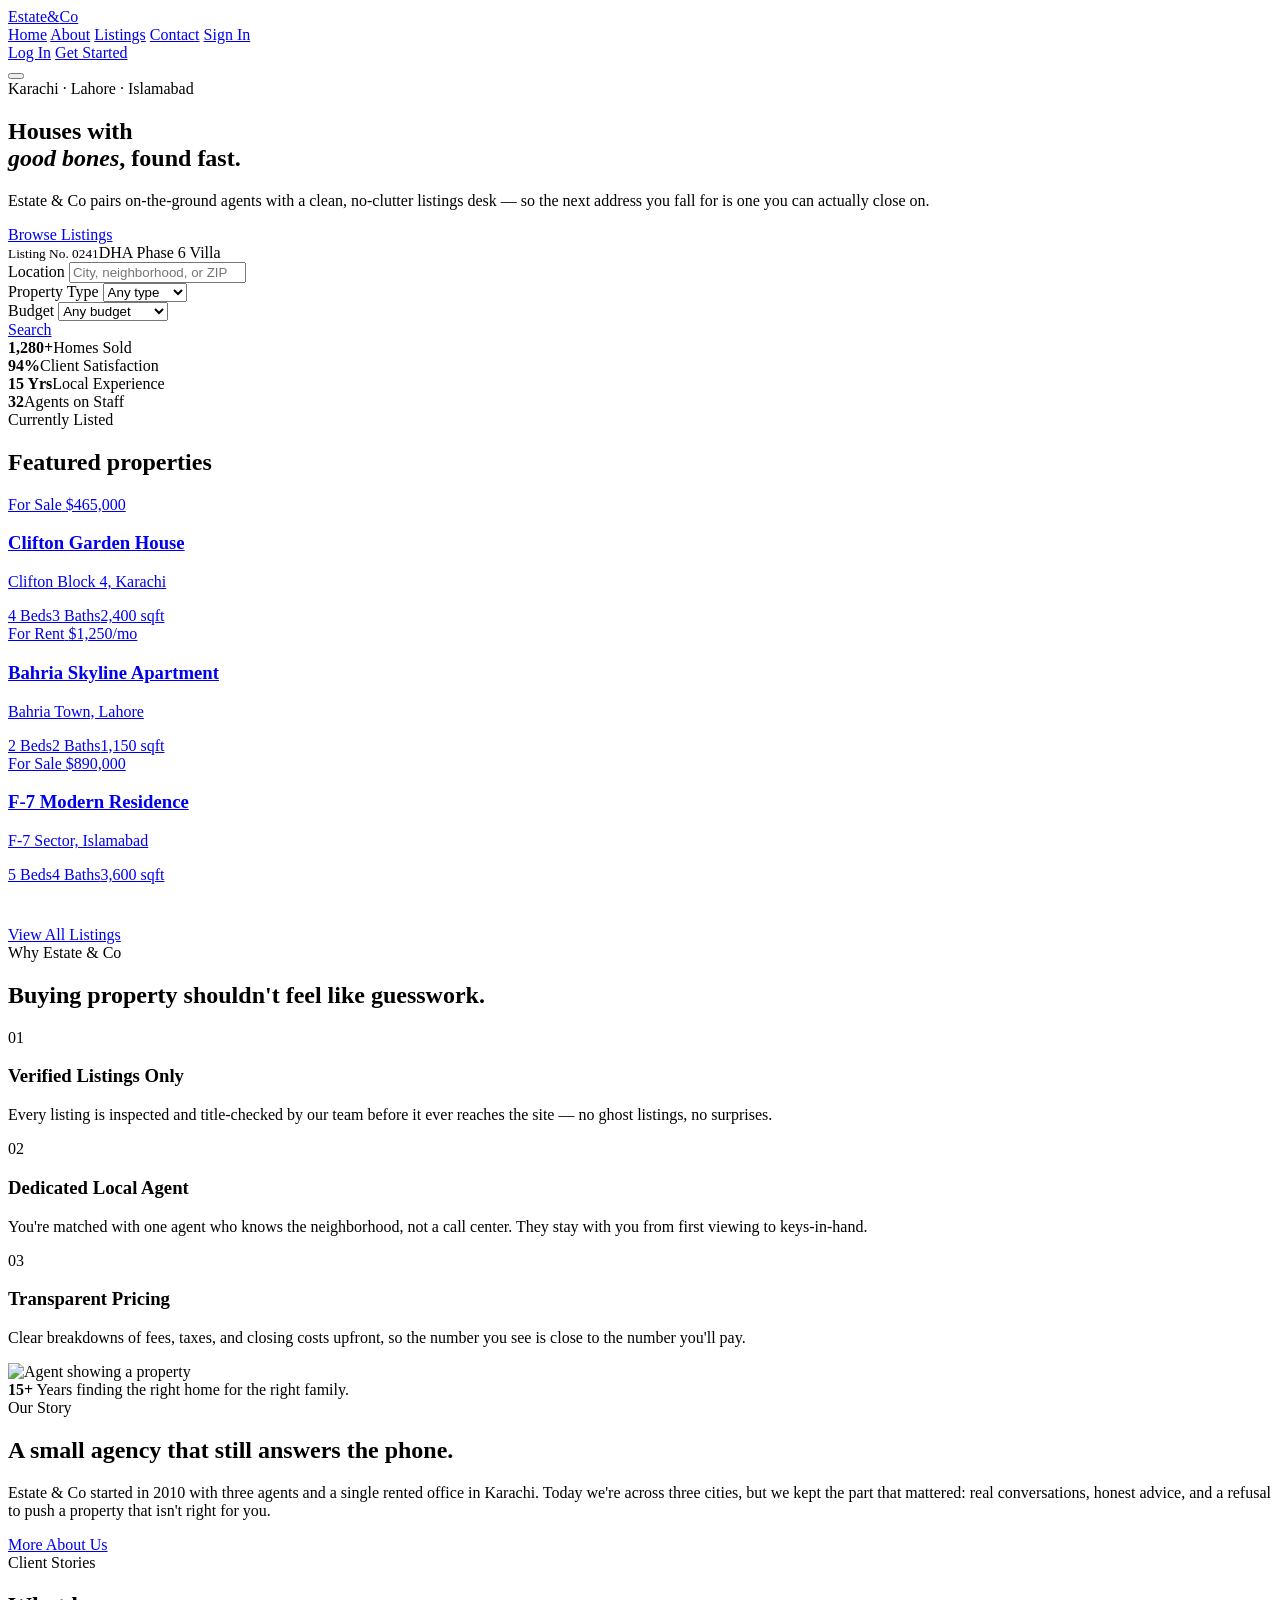
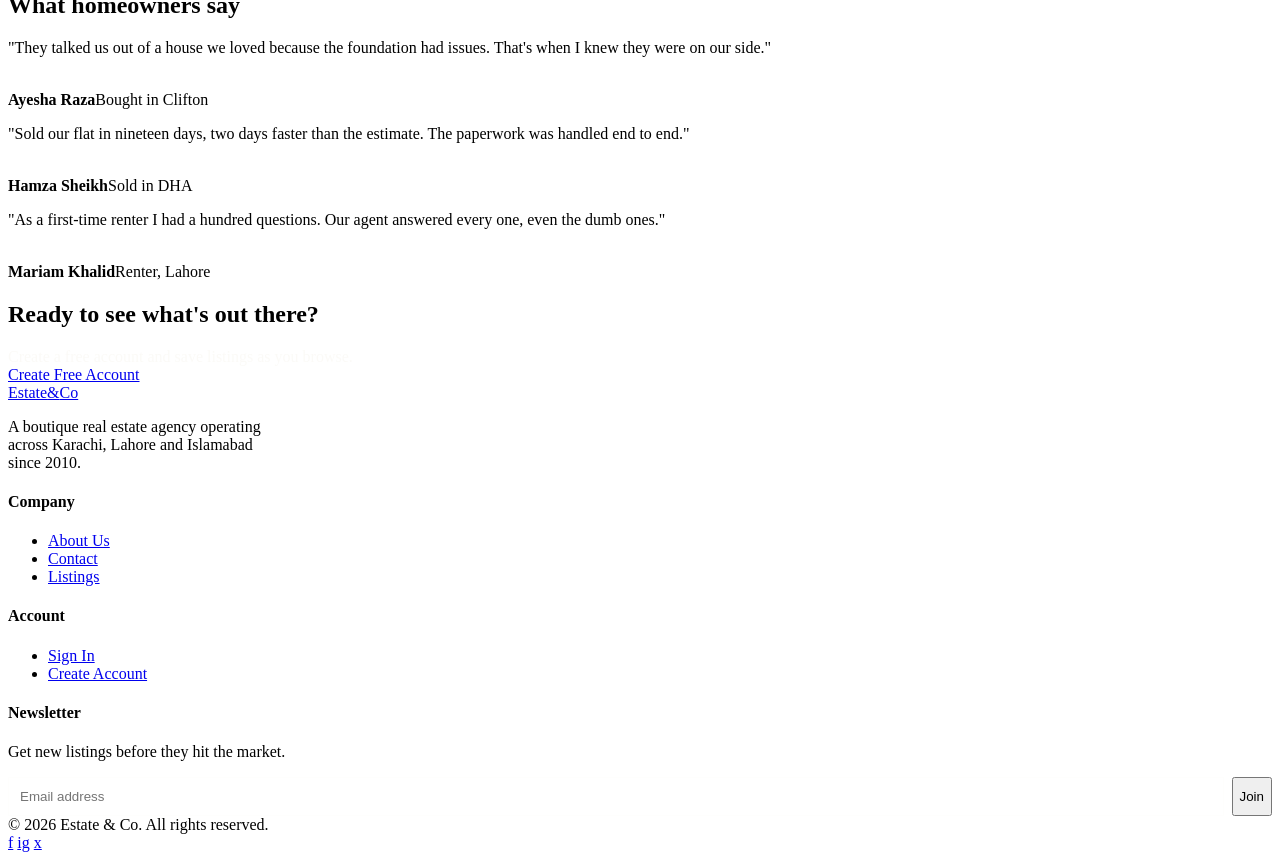
==== index.html @ 9c95753d "Add files via upload" ====
<!DOCTYPE html>
<html lang="en">
<head>
<meta charset="UTF-8">
<meta name="viewport" content="width=device-width, initial-scale=1.0">
<title>Estate & Co — Find Your Next Address</title>
<meta name="description" content="A boutique real estate agency helping you buy, sell and rent exceptional homes.">
<link rel="preconnect" href="https://fonts.googleapis.com">
<link href="https://fonts.googleapis.com/css2?family=Fraunces:opsz,wght@9..144,400;9..144,600;9..144,700&family=Public+Sans:wght@400;500;600;700&display=swap" rel="stylesheet">
<link rel="stylesheet" href="css/style.css">
</head>
<body>

<header class="site-header">
  <div class="wrap nav">
    <a href="index.html" class="logo">Estate<span class="dot">&</span>Co</a>
    <nav class="nav-links">
      <a href="index.html" class="active">Home</a>
      <a href="about.html">About</a>
      <a href="listings.html">Listings</a>
      <a href="contact.html">Contact</a>
      <a href="signin.html">Sign In</a>
    </nav>
    <div class="nav-cta">
      <a href="signin.html" class="btn btn-outline btn-sm">Log In</a>
      <a href="signup.html" class="btn btn-brass btn-sm">Get Started</a>
    </div>
    <button class="nav-toggle" aria-label="Menu"><span></span><span></span><span></span></button>
  </div>
</header>

<!-- HERO -->
<section class="hero">
  <div class="hero-grid wrap" style="padding:0; max-width:none;">
    <div class="hero-copy wrap">
      <span class="eyebrow">Karachi · Lahore · Islamabad</span>
      <h1>Houses with<br><em>good bones</em>, found fast.</h1>
      <p class="hero-sub">Estate & Co pairs on-the-ground agents with a clean, no-clutter listings desk — so the next address you fall for is one you can actually close on.</p>
      <div class="hero-actions">
        <a href="listings.html" class="btn btn-brass">Browse Listings</a>
        <a href="contact.html" class="btn btn-outline" style="border-color:rgba(250,248,244,.4); color:#fff;">Talk to an Agent</a>
      </div>
    </div>
    <div class="hero-media" style="background-image:url('https://images.unsplash.com/photo-1600596542815-ffad4c1539a9?q=80&w=1200');">
      <div class="hero-tag"><small>Listing No. 0241</small>DHA Phase 6 Villa</div>
    </div>
  </div>
</section>

<!-- SEARCH BAR -->
<div class="search-bar">
  <div class="wrap">
    <div class="search-field">
      <label>Location</label>
      <input type="text" placeholder="City, neighborhood, or ZIP">
    </div>
    <div class="search-field">
      <label>Property Type</label>
      <select>
        <option>Any type</option>
        <option>House</option>
        <option>Apartment</option>
        <option>Villa</option>
        <option>Plot</option>
      </select>
    </div>
    <div class="search-field">
      <label>Budget</label>
      <select>
        <option>Any budget</option>
        <option>Under $200k</option>
        <option>$200k – $500k</option>
        <option>$500k+</option>
      </select>
    </div>
    <div class="search-go">
      <a href="listings.html" class="btn btn-primary">Search</a>
    </div>
  </div>
</div>

<!-- STATS -->
<section class="section-tight">
  <div class="wrap">
    <div class="stat-row">
      <div class="stat"><b>1,280+</b><span>Homes Sold</span></div>
      <div class="stat"><b>94%</b><span>Client Satisfaction</span></div>
      <div class="stat"><b>15 Yrs</b><span>Local Experience</span></div>
      <div class="stat"><b>32</b><span>Agents on Staff</span></div>
    </div>
  </div>
</section>

<!-- FEATURED LISTINGS -->
<section class="section">
  <div class="wrap">
    <div class="section-head">
      <span class="eyebrow">Currently Listed</span>
      <h2>Featured properties</h2>
    </div>
    <div class="grid-3">

      <a href="listing-detail.html" class="card">
        <div class="card-media" style="background-image:url('https://images.unsplash.com/photo-1600585154340-be6161a56a0c?q=80&w=900');">
          <span class="card-tag">For Sale</span>
          <span class="card-price">$465,000</span>
        </div>
        <div class="card-body">
          <h3>Clifton Garden House</h3>
          <p class="card-loc">Clifton Block 4, Karachi</p>
          <div class="card-meta">
            <span>4 Beds</span><span>3 Baths</span><span>2,400 sqft</span>
          </div>
        </div>
      </a>

      <a href="listing-detail.html" class="card">
        <div class="card-media" style="background-image:url('https://images.unsplash.com/photo-1512917774080-9991f1c4c750?q=80&w=900');">
          <span class="card-tag">For Rent</span>
          <span class="card-price">$1,250/mo</span>
        </div>
        <div class="card-body">
          <h3>Bahria Skyline Apartment</h3>
          <p class="card-loc">Bahria Town, Lahore</p>
          <div class="card-meta">
            <span>2 Beds</span><span>2 Baths</span><span>1,150 sqft</span>
          </div>
        </div>
      </a>

      <a href="listing-detail.html" class="card">
        <div class="card-media" style="background-image:url('https://images.unsplash.com/photo-1599423300746-b62533397364?q=80&w=900');">
          <span class="card-tag">For Sale</span>
          <span class="card-price">$890,000</span>
        </div>
        <div class="card-body">
          <h3>F-7 Modern Residence</h3>
          <p class="card-loc">F-7 Sector, Islamabad</p>
          <div class="card-meta">
            <span>5 Beds</span><span>4 Baths</span><span>3,600 sqft</span>
          </div>
        </div>
      </a>

    </div>
    <div class="text-center" style="margin-top:42px;">
      <a href="listings.html" class="btn btn-outline">View All Listings</a>
    </div>
  </div>
</section>

<!-- WHY US -->
<section class="section section-alt">
  <div class="wrap">
    <div class="section-head">
      <span class="eyebrow">Why Estate & Co</span>
      <h2>Buying property shouldn't feel like guesswork.</h2>
    </div>
    <div class="feature-list">
      <div class="feature">
        <span class="num">01</span>
        <h3>Verified Listings Only</h3>
        <p>Every listing is inspected and title-checked by our team before it ever reaches the site — no ghost listings, no surprises.</p>
      </div>
      <div class="feature">
        <span class="num">02</span>
        <h3>Dedicated Local Agent</h3>
        <p>You're matched with one agent who knows the neighborhood, not a call center. They stay with you from first viewing to keys-in-hand.</p>
      </div>
      <div class="feature">
        <span class="num">03</span>
        <h3>Transparent Pricing</h3>
        <p>Clear breakdowns of fees, taxes, and closing costs upfront, so the number you see is close to the number you'll pay.</p>
      </div>
    </div>
  </div>
</section>

<!-- ABOUT SPLIT -->
<section class="section">
  <div class="wrap">
    <div class="split">
      <div class="split-media">
        <img src="https://images.unsplash.com/photo-1600880292203-757bb62b4baf?q=80&w=900" alt="Agent showing a property">
        <div class="floating-card">
          <b>15+</b>
          Years finding the right home for the right family.
        </div>
      </div>
      <div>
        <span class="eyebrow">Our Story</span>
        <h2>A small agency that still answers the phone.</h2>
        <p>Estate & Co started in 2010 with three agents and a single rented office in Karachi. Today we're across three cities, but we kept the part that mattered: real conversations, honest advice, and a refusal to push a property that isn't right for you.</p>
        <a href="about.html" class="btn btn-primary">More About Us</a>
      </div>
    </div>
  </div>
</section>

<!-- TESTIMONIALS -->
<section class="section section-alt">
  <div class="wrap">
    <div class="section-head">
      <span class="eyebrow">Client Stories</span>
      <h2>What homeowners say</h2>
    </div>
    <div class="grid-3">
      <div class="testimonial">
        <p>"They talked us out of a house we loved because the foundation had issues. That's when I knew they were on our side."</p>
        <div class="testimonial-by">
          <img src="https://images.unsplash.com/photo-1544005313-94ddf0286df2?q=80&w=200" alt="">
          <div><b>Ayesha Raza</b><span>Bought in Clifton</span></div>
        </div>
      </div>
      <div class="testimonial">
        <p>"Sold our flat in nineteen days, two days faster than the estimate. The paperwork was handled end to end."</p>
        <div class="testimonial-by">
          <img src="https://images.unsplash.com/photo-1507003211169-0a1dd7228f2d?q=80&w=200" alt="">
          <div><b>Hamza Sheikh</b><span>Sold in DHA</span></div>
        </div>
      </div>
      <div class="testimonial">
        <p>"As a first-time renter I had a hundred questions. Our agent answered every one, even the dumb ones."</p>
        <div class="testimonial-by">
          <img src="https://images.unsplash.com/photo-1487412720507-e7ab37603c6f?q=80&w=200" alt="">
          <div><b>Mariam Khalid</b><span>Renter, Lahore</span></div>
        </div>
      </div>
    </div>
  </div>
</section>

<!-- CTA -->
<section class="section">
  <div class="wrap">
    <div class="cta-band">
      <div>
        <h2>Ready to see what's out there?</h2>
        <p style="color:rgba(250,248,244,.75); margin:0;">Create a free account and save listings as you browse.</p>
      </div>
      <a href="signup.html" class="btn btn-brass">Create Free Account</a>
    </div>
  </div>
</section>

<footer class="site-footer">
  <div class="wrap">
    <div class="footer-grid">
      <div>
        <a href="index.html" class="logo">Estate<span class="dot">&</span>Co</a>
        <p style="margin-top:16px; max-width:32ch;">A boutique real estate agency operating across Karachi, Lahore and Islamabad since 2010.</p>
      </div>
      <div>
        <h4>Company</h4>
        <ul>
          <li><a href="about.html">About Us</a></li>
          <li><a href="contact.html">Contact</a></li>
          <li><a href="listings.html">Listings</a></li>
        </ul>
      </div>
      <div>
        <h4>Account</h4>
        <ul>
          <li><a href="signin.html">Sign In</a></li>
          <li><a href="signup.html">Create Account</a></li>
        </ul>
      </div>
      <div>
        <h4>Newsletter</h4>
        <p>Get new listings before they hit the market.</p>
        <form style="display:flex; gap:8px;" onsubmit="return false;">
          <input type="email" placeholder="Email address" style="flex:1; padding:11px; border:1px solid rgba(250,248,244,.2); background:transparent; color:#fff;">
          <button class="btn btn-brass btn-sm" type="submit">Join</button>
        </form>
      </div>
    </div>
    <div class="footer-bottom">
      <span>© 2026 Estate & Co. All rights reserved.</span>
      <div class="social-icons">
        <a href="#" aria-label="Facebook">f</a>
        <a href="#" aria-label="Instagram">ig</a>
        <a href="#" aria-label="X">x</a>
      </div>
    </div>
  </div>
</footer>

<script src="js/main.js"></script>
</body>
</html>
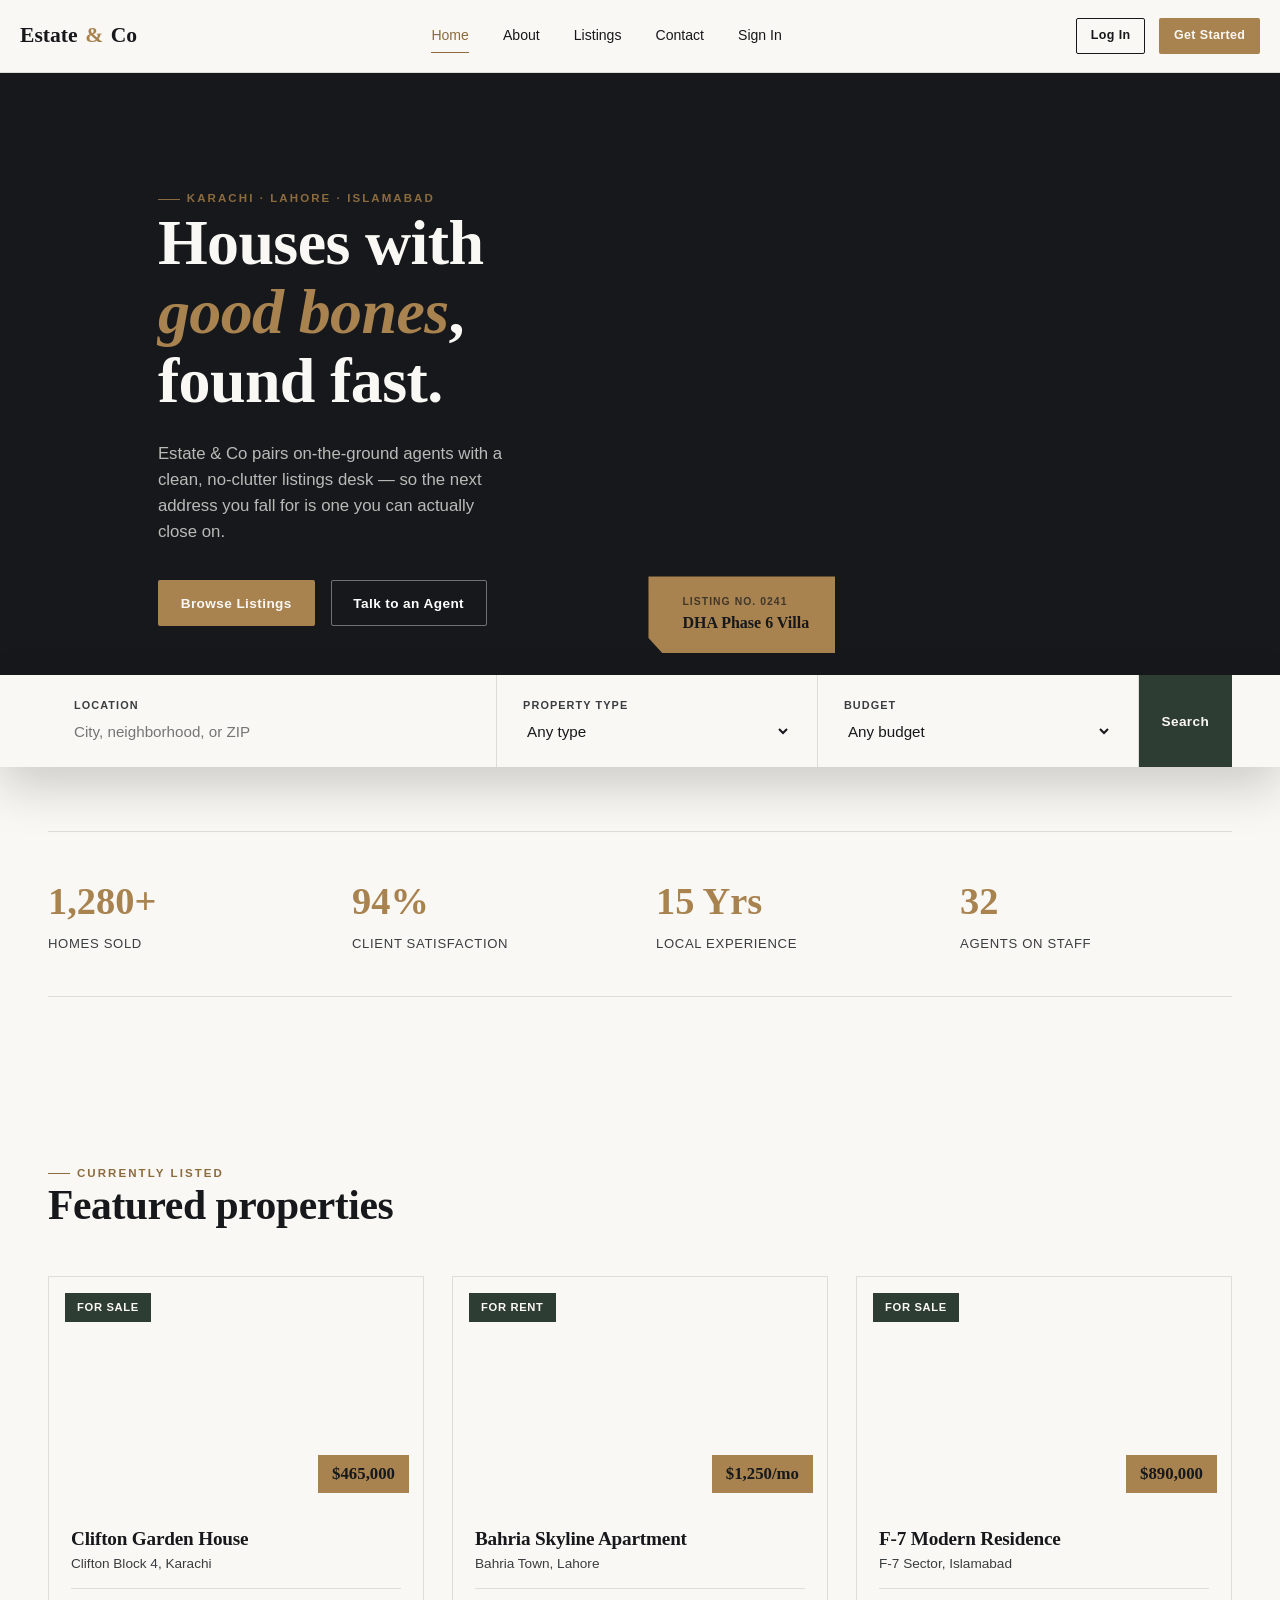
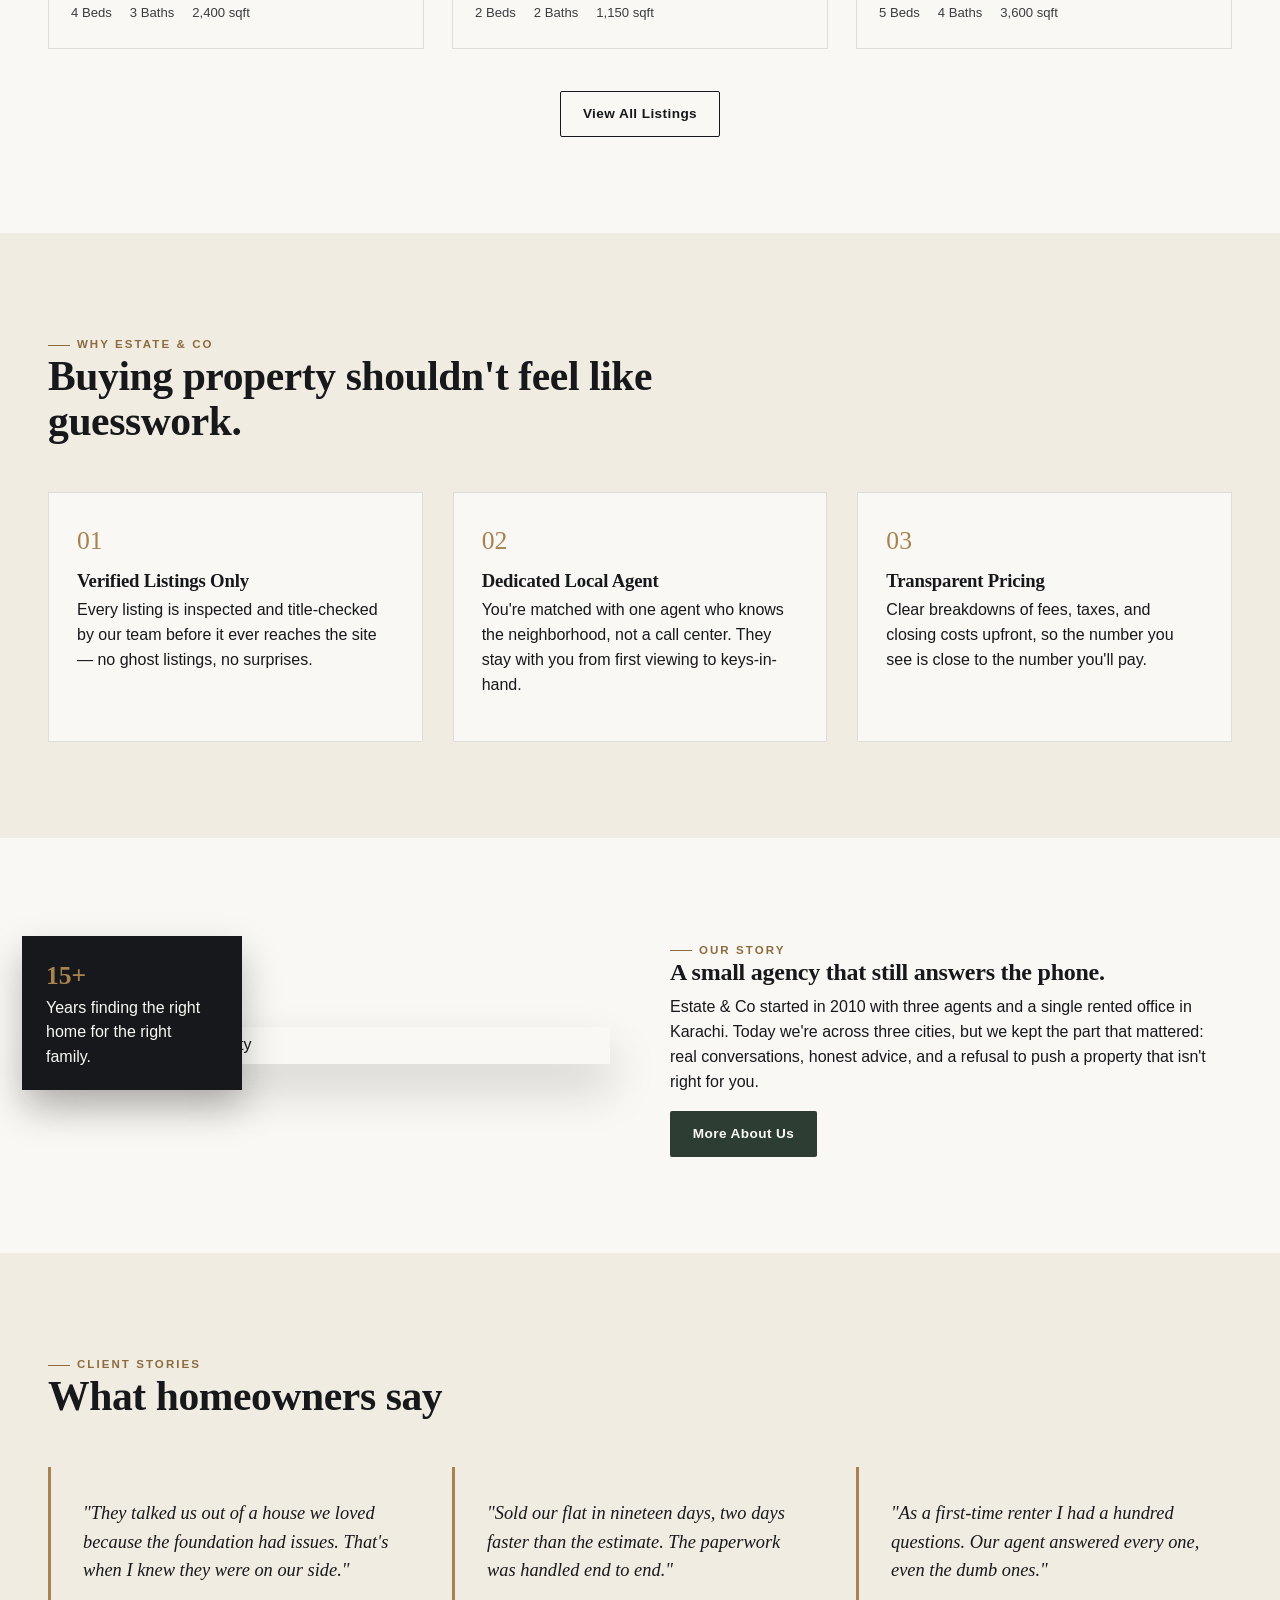
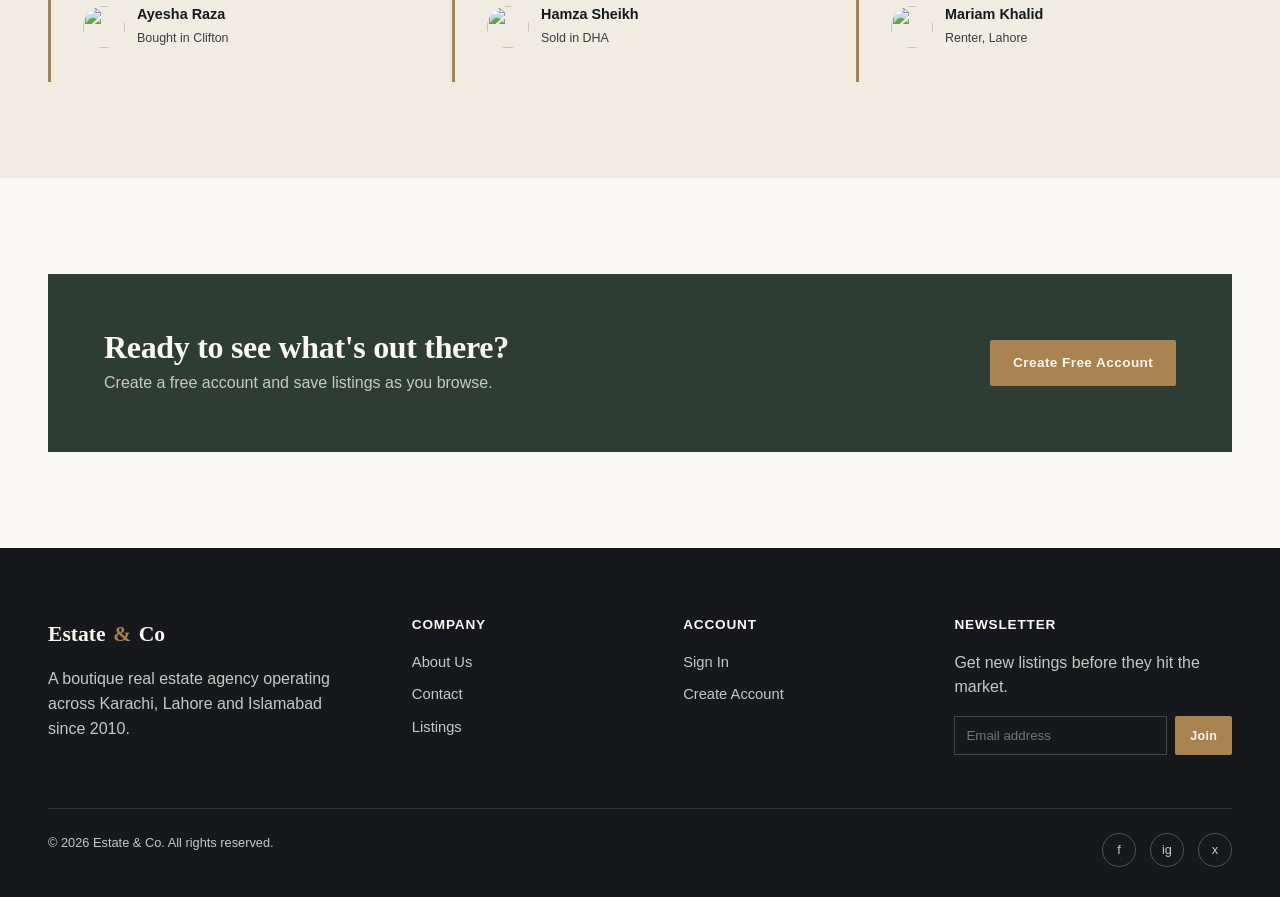
==== commit cebc8629: "Fix stylesheet link in index.html" ====
--- a/index.html
+++ b/index.html
@@ -7,7 +7,7 @@
 <meta name="description" content="A boutique real estate agency helping you buy, sell and rent exceptional homes.">
 <link rel="preconnect" href="https://fonts.googleapis.com">
 <link href="https://fonts.googleapis.com/css2?family=Fraunces:opsz,wght@9..144,400;9..144,600;9..144,700&family=Public+Sans:wght@400;500;600;700&display=swap" rel="stylesheet">
-<link rel="stylesheet" href="css/style.css">
+<link rel="stylesheet" href="style.css">
 </head>
 <body>
 
--- a/style.css
+++ b/style.css
@@ -0,0 +1,413 @@
+/* ====================================================
+   ESTATE & CO — Real Estate Template
+   Design tokens
+==================================================== */
+:root{
+  --ink: #16181B;
+  --ink-soft: #3A3D40;
+  --parchment: #F1ECE2;
+  --parchment-deep: #E8E1D2;
+  --paper: #FAF8F4;
+  --brass: #A8824F;
+  --brass-deep: #8C6B3E;
+  --green: #2E3D34;
+  --green-deep: #202B24;
+  --rust: #7A4632;
+  --line: rgba(22,24,27,0.12);
+
+  --serif: "Fraunces", "Iowan Old Style", Georgia, serif;
+  --sans: "Public Sans", -apple-system, BlinkMacSystemFont, "Segoe UI", sans-serif;
+
+  --container: 1240px;
+}
+
+*{ box-sizing: border-box; }
+html{ scroll-behavior: smooth; }
+body{
+  margin:0;
+  font-family: var(--sans);
+  color: var(--ink);
+  background: var(--paper);
+  line-height: 1.55;
+  -webkit-font-smoothing: antialiased;
+}
+img{ max-width:100%; display:block; }
+a{ color: inherit; text-decoration:none; }
+ul{ margin:0; padding:0; list-style:none; }
+h1,h2,h3,h4{ font-family: var(--serif); margin:0 0 .4em; line-height:1.08; font-weight: 600; letter-spacing:-0.01em; }
+p{ margin:0 0 1em; }
+button{ font-family: inherit; cursor:pointer; }
+
+:focus-visible{ outline: 2px solid var(--brass); outline-offset: 3px; }
+
+.wrap{ max-width: var(--container); margin: 0 auto; padding: 0 28px; }
+
+.eyebrow{
+  font-family: var(--sans);
+  font-size: .72rem;
+  letter-spacing: .18em;
+  text-transform: uppercase;
+  color: var(--brass-deep);
+  font-weight: 600;
+  display:inline-flex;
+  align-items:center;
+  gap:.6em;
+}
+.eyebrow::before{
+  content:"";
+  width: 22px; height: 1px;
+  background: var(--brass-deep);
+  display:inline-block;
+}
+
+/* ---------- Buttons ---------- */
+.btn{
+  display:inline-flex; align-items:center; justify-content:center; gap:.5em;
+  padding: .85em 1.6em;
+  border-radius: 2px;
+  font-size: .85rem;
+  font-weight: 600;
+  letter-spacing: .03em;
+  border: 1px solid transparent;
+  transition: transform .15s ease, background .2s ease, color .2s ease, border-color .2s ease;
+}
+.btn-primary{ background: var(--green); color: var(--paper); }
+.btn-primary:hover{ background: var(--green-deep); transform: translateY(-1px); }
+.btn-outline{ border-color: var(--ink); color: var(--ink); background:transparent; }
+.btn-outline:hover{ background: var(--ink); color: var(--paper); }
+.btn-brass{ background: var(--brass); color: var(--paper); }
+.btn-brass:hover{ background: var(--brass-deep); transform: translateY(-1px); }
+.btn-block{ width:100%; }
+.btn-sm{ padding:.6em 1.1em; font-size:.78rem; }
+
+/* ---------- Header / Nav ---------- */
+.site-header{
+  position: sticky; top:0; z-index: 50;
+  background: rgba(250,248,244,0.92);
+  backdrop-filter: blur(8px);
+  border-bottom: 1px solid var(--line);
+}
+.nav{
+  display:flex; align-items:center; justify-content:space-between;
+  padding: 18px 0;
+}
+.logo{
+  font-family: var(--serif); font-size: 1.35rem; font-weight:700;
+  display:flex; align-items:baseline; gap:.35em;
+}
+.logo .dot{ color: var(--brass); }
+.nav-links{
+  display:flex; align-items:center; gap: 34px;
+  font-size: .88rem; font-weight:500;
+}
+.nav-links a{ position:relative; padding: 4px 0; }
+.nav-links a.active{ color: var(--brass-deep); }
+.nav-links a::after{
+  content:""; position:absolute; left:0; right:0; bottom:-2px; height:1px;
+  background: var(--brass-deep); transform: scaleX(0); transition: transform .2s ease;
+}
+.nav-links a:hover::after, .nav-links a.active::after{ transform: scaleX(1); }
+.nav-cta{ display:flex; align-items:center; gap:14px; }
+.nav-toggle{
+  display:none; background:none; border:none; flex-direction:column; gap:5px; padding:6px;
+}
+.nav-toggle span{ width:24px; height:2px; background: var(--ink); display:block; }
+
+@media (max-width: 880px){
+  .nav-links{
+    position:absolute; top:100%; left:0; right:0;
+    background: var(--paper); border-bottom: 1px solid var(--line);
+    flex-direction:column; align-items:flex-start; gap:0;
+    max-height:0; overflow:hidden; transition: max-height .25s ease;
+  }
+  .nav-links.open{ max-height: 420px; }
+  .nav-links a{ padding: 14px 28px; width:100%; }
+  .nav-links a::after{ display:none; }
+  .nav-toggle{ display:flex; }
+  .nav-cta .btn-outline{ display:none; }
+}
+
+/* ---------- Hero ---------- */
+.hero{
+  position:relative;
+  background: var(--ink);
+  color: var(--paper);
+  overflow:hidden;
+}
+.hero-grid{
+  display:grid; grid-template-columns: 1.1fr 1fr; align-items:stretch; min-height: 640px;
+}
+.hero-copy{
+  padding: 90px 0 60px;
+  display:flex; flex-direction:column; justify-content:center;
+  position:relative; z-index:2;
+}
+.hero-copy h1{
+  font-size: clamp(2.6rem, 5vw, 4.2rem);
+  color: var(--paper);
+  max-width: 11ch;
+}
+.hero-copy h1 em{ font-style:italic; color: var(--brass); }
+.hero-sub{ color: rgba(250,248,244,0.72); max-width: 38ch; font-size: 1.05rem; }
+.hero-actions{ display:flex; gap:16px; margin-top: 18px; flex-wrap:wrap; }
+
+.hero-media{
+  position:relative;
+  background-size: cover; background-position: center;
+}
+.hero-tag{
+  position:absolute; left: -22px; bottom: 60px;
+  background: var(--brass);
+  color: var(--ink);
+  padding: 18px 26px 18px 34px;
+  font-family: var(--serif); font-weight:700;
+  box-shadow: 0 18px 40px rgba(0,0,0,0.35);
+  clip-path: polygon(0 0, 100% 0, 100% 100%, 14px 100%, 0 80%);
+}
+.hero-tag small{ display:block; font-family: var(--sans); font-weight:600; font-size:.65rem; letter-spacing:.1em; text-transform:uppercase; opacity:.7; }
+
+@media (max-width: 880px){
+  .hero-grid{ grid-template-columns: 1fr; min-height:auto; }
+  .hero-media{ height: 320px; order:-1; }
+  .hero-copy{ padding: 50px 0; }
+  .hero-tag{ left:16px; bottom:-26px; }
+}
+
+/* search bar over hero */
+.search-bar{
+  position:relative; z-index:3;
+  background: var(--paper);
+  margin-top: -38px;
+  box-shadow: 0 20px 50px rgba(0,0,0,.18);
+}
+.search-bar .wrap{
+  display:grid; grid-template-columns: 1.4fr 1fr 1fr auto; gap:0;
+}
+.search-field{
+  padding: 22px 26px;
+  border-right: 1px solid var(--line);
+}
+.search-field:last-of-type{ border-right:none; }
+.search-field label{ display:block; font-size:.68rem; letter-spacing:.1em; text-transform:uppercase; color: var(--ink-soft); margin-bottom:6px; font-weight:700;}
+.search-field input, .search-field select{
+  border:none; background:none; font-family:inherit; font-size:.95rem; width:100%; padding:0; color: var(--ink);
+}
+.search-field input:focus, .search-field select:focus{ outline:none; }
+.search-go{ display:flex; align-items:center; justify-content:center; }
+.search-go .btn{ width:100%; height:100%; border-radius:0; }
+@media (max-width: 880px){
+  .search-bar .wrap{ grid-template-columns:1fr 1fr; }
+  .search-field{ border-bottom:1px solid var(--line); border-right: 1px solid var(--line); }
+  .search-go{ grid-column: 1/-1; }
+}
+
+/* ---------- Section scaffolding ---------- */
+.section{ padding: 96px 0; }
+.section-tight{ padding: 64px 0; }
+.section-head{ max-width: 640px; margin-bottom: 48px; }
+.section-head h2{ font-size: clamp(1.9rem, 3.4vw, 2.6rem); }
+.section-alt{ background: var(--parchment); }
+.section-dark{ background: var(--green-deep); color: var(--paper); }
+.section-dark h2, .section-dark h3{ color: var(--paper); }
+
+/* ---------- Stats ---------- */
+.stat-row{
+  display:grid; grid-template-columns: repeat(4,1fr); gap: 32px;
+  border-top: 1px solid var(--line); border-bottom:1px solid var(--line);
+  padding: 40px 0;
+}
+.stat-row.dark{ border-color: rgba(250,248,244,.18); }
+.stat b{ font-family: var(--serif); font-size: 2.4rem; display:block; color: var(--brass); }
+.stat span{ font-size: .82rem; color: var(--ink-soft); text-transform:uppercase; letter-spacing:.05em; }
+.section-dark .stat span{ color: rgba(250,248,244,.65); }
+@media (max-width: 760px){ .stat-row{ grid-template-columns: repeat(2,1fr); } }
+
+/* ---------- Property cards ---------- */
+.grid-3{ display:grid; grid-template-columns: repeat(3,1fr); gap: 28px; }
+.grid-2{ display:grid; grid-template-columns: repeat(2,1fr); gap: 28px; }
+@media (max-width: 980px){ .grid-3{ grid-template-columns: 1fr 1fr; } }
+@media (max-width: 680px){ .grid-3, .grid-2{ grid-template-columns: 1fr; } }
+
+.card{
+  background: var(--paper);
+  border: 1px solid var(--line);
+  display:flex; flex-direction:column;
+  transition: transform .2s ease, box-shadow .2s ease;
+}
+.card:hover{ transform: translateY(-4px); box-shadow: 0 18px 36px rgba(22,24,27,.1); }
+.card-media{ position:relative; height: 230px; background-size:cover; background-position:center; }
+.card-tag{
+  position:absolute; top:16px; left:16px;
+  background: var(--green); color: var(--paper);
+  font-size:.7rem; letter-spacing:.06em; text-transform:uppercase; font-weight:700;
+  padding: 6px 12px;
+}
+.card-price{
+  position:absolute; bottom:14px; right:14px;
+  background: var(--brass); color: var(--ink);
+  font-family: var(--serif); font-weight:700; font-size:1.05rem;
+  padding: 6px 14px;
+}
+.card-body{ padding: 22px 22px 24px; flex:1; display:flex; flex-direction:column; }
+.card-body h3{ font-size: 1.2rem; margin-bottom:.2em; }
+.card-loc{ color: var(--ink-soft); font-size:.85rem; margin-bottom:14px; }
+.card-meta{
+  display:flex; gap:18px; font-size:.82rem; color: var(--ink-soft);
+  border-top:1px solid var(--line); padding-top:14px; margin-top:auto;
+}
+.card-meta span{ display:flex; align-items:center; gap:6px; }
+
+/* ---------- Feature list ---------- */
+.feature-list{ display:grid; grid-template-columns: repeat(3,1fr); gap: 30px; }
+@media (max-width: 760px){ .feature-list{ grid-template-columns: 1fr; } }
+.feature{ padding: 28px; border: 1px solid var(--line); background: var(--paper); }
+.feature .num{ font-family: var(--serif); color: var(--brass); font-size:1.6rem; display:block; margin-bottom:10px; }
+
+/* ---------- About / split ---------- */
+.split{ display:grid; grid-template-columns: 1fr 1fr; gap: 60px; align-items:center; }
+@media (max-width: 880px){ .split{ grid-template-columns: 1fr; gap:36px; } }
+.split-media{ position:relative; }
+.split-media img{ border: 6px solid var(--paper); box-shadow: 0 24px 48px rgba(22,24,27,.18); }
+.split-media .floating-card{
+  position:absolute; bottom:-26px; left:-26px;
+  background: var(--ink); color: var(--paper);
+  padding: 20px 24px; max-width: 220px;
+  box-shadow: 0 18px 36px rgba(0,0,0,.25);
+}
+.split-media .floating-card b{ font-family: var(--serif); color: var(--brass); font-size:1.6rem; display:block; }
+
+/* ---------- Testimonials ---------- */
+.testimonial{
+  background: var(--parchment); padding: 32px; border-left: 3px solid var(--brass);
+}
+.testimonial p{ font-family: var(--serif); font-size:1.15rem; font-style:italic; }
+.testimonial-by{ display:flex; align-items:center; gap:12px; margin-top:14px; }
+.testimonial-by img{ width:42px; height:42px; border-radius:50%; object-fit:cover; }
+.testimonial-by b{ display:block; font-size:.9rem; }
+.testimonial-by span{ font-size:.78rem; color: var(--ink-soft); }
+
+/* ---------- Agent team ---------- */
+.agent-card{ text-align:center; }
+.agent-card img{ width:100%; height:280px; object-fit:cover; }
+.agent-card .agent-name{ font-family:var(--serif); font-size:1.1rem; margin-top:14px; }
+.agent-card .agent-role{ font-size:.8rem; color: var(--brass-deep); text-transform:uppercase; letter-spacing:.06em; }
+
+/* ---------- CTA band ---------- */
+.cta-band{
+  background: var(--green); color: var(--paper);
+  padding: 56px; display:flex; align-items:center; justify-content:space-between; gap: 30px; flex-wrap:wrap;
+}
+.cta-band h2{ color: var(--paper); margin-bottom:.2em; font-size: 2rem; }
+
+/* ---------- Forms ---------- */
+.form-card{
+  background: var(--paper); border:1px solid var(--line); padding: 44px;
+  max-width: 480px; margin: 0 auto;
+}
+.field{ margin-bottom: 20px; }
+.field label{ display:block; font-size:.78rem; text-transform:uppercase; letter-spacing:.06em; font-weight:700; margin-bottom:8px; color: var(--ink-soft); }
+.field input, .field select, .field textarea{
+  width:100%; padding: 13px 14px; border: 1px solid var(--line); background: var(--paper);
+  font-family: inherit; font-size: .95rem; border-radius: 1px;
+}
+.field input:focus, .field select:focus, .field textarea:focus{ border-color: var(--brass); outline:none; }
+.field-row{ display:grid; grid-template-columns:1fr 1fr; gap:16px; }
+@media (max-width: 480px){ .field-row{ grid-template-columns:1fr; } }
+.form-foot{ text-align:center; font-size:.88rem; margin-top:18px; color: var(--ink-soft); }
+.form-foot a{ color: var(--brass-deep); font-weight:600; }
+.error-msg{ color: var(--rust); font-size:.78rem; margin-top:6px; display:none; }
+.checkbox-row{ display:flex; align-items:flex-start; gap:10px; font-size:.85rem; color: var(--ink-soft); }
+.checkbox-row input{ width:auto; margin-top:3px; }
+.divider-or{ display:flex; align-items:center; gap:14px; margin: 22px 0; color: var(--ink-soft); font-size:.8rem; text-transform:uppercase; letter-spacing:.08em; }
+.divider-or::before, .divider-or::after{ content:""; flex:1; height:1px; background: var(--line); }
+.social-row{ display:grid; grid-template-columns:1fr 1fr; gap:12px; }
+.social-row .btn{ border:1px solid var(--line); color:var(--ink); width:100%; }
+
+.auth-shell{
+  min-height: calc(100vh - 0px);
+  display:grid; grid-template-columns: 1fr 1fr;
+}
+.auth-visual{
+  background-size:cover; background-position:center; position:relative;
+}
+.auth-visual::after{ content:""; position:absolute; inset:0; background: linear-gradient(180deg, rgba(22,24,27,.1), rgba(22,24,27,.75)); }
+.auth-visual-copy{ position:absolute; bottom:50px; left:50px; right:50px; color:#fff; z-index:2; }
+.auth-visual-copy h2{ color:#fff; font-size:2rem; }
+.auth-form-side{ display:flex; align-items:center; justify-content:center; padding: 60px 30px; }
+@media (max-width: 880px){ .auth-shell{ grid-template-columns:1fr; } .auth-visual{ display:none; } }
+
+/* ---------- Listings page (filters) ---------- */
+.listings-shell{ display:grid; grid-template-columns: 280px 1fr; gap: 40px; align-items:start; }
+@media (max-width: 880px){ .listings-shell{ grid-template-columns:1fr; } }
+.filter-panel{
+  background: var(--paper); border:1px solid var(--line); padding: 28px; position:sticky; top: 100px;
+}
+.filter-panel h4{ font-size:1rem; margin-bottom:18px; }
+.filter-group{ margin-bottom: 22px; }
+.filter-group label{ font-size:.78rem; text-transform:uppercase; letter-spacing:.05em; font-weight:700; color: var(--ink-soft); display:block; margin-bottom:8px; }
+.chip-row{ display:flex; flex-wrap:wrap; gap:8px; }
+.chip{
+  border:1px solid var(--line); padding:6px 13px; font-size:.8rem; border-radius: 30px; cursor:pointer; background:transparent;
+  transition: all .15s ease;
+}
+.chip.active, .chip:hover{ background: var(--ink); color:var(--paper); border-color: var(--ink); }
+.listings-toolbar{ display:flex; justify-content:space-between; align-items:center; margin-bottom: 26px; flex-wrap:wrap; gap:14px; }
+.listings-toolbar select{ border:1px solid var(--line); padding:9px 12px; font-family:inherit; background:var(--paper); }
+.pagination{ display:flex; gap:8px; justify-content:center; margin-top: 50px; }
+.pagination a{
+  width:38px; height:38px; display:flex; align-items:center; justify-content:center;
+  border:1px solid var(--line); font-size:.85rem;
+}
+.pagination a.active{ background: var(--ink); color:var(--paper); border-color:var(--ink); }
+
+/* ---------- Listing detail ---------- */
+.gallery{ display:grid; grid-template-columns: 2fr 1fr; gap:10px; height: 480px; }
+.gallery img{ width:100%; height:100%; object-fit:cover; }
+.gallery-side{ display:grid; grid-template-rows:1fr 1fr; gap:10px; }
+@media (max-width:760px){ .gallery{ grid-template-columns:1fr; height:auto; } .gallery-side{ display:none; } }
+
+.detail-shell{ display:grid; grid-template-columns: 1.6fr 1fr; gap: 50px; align-items:start; margin-top:48px; }
+@media (max-width: 940px){ .detail-shell{ grid-template-columns:1fr; } }
+.detail-head{ display:flex; justify-content:space-between; align-items:flex-start; gap:20px; border-bottom:1px solid var(--line); padding-bottom:24px; margin-bottom:24px; flex-wrap:wrap; }
+.detail-head h1{ font-size:2rem; margin-bottom:.2em; }
+.detail-price{ font-family: var(--serif); font-size:1.8rem; color: var(--brass-deep); white-space:nowrap; }
+.spec-row{ display:grid; grid-template-columns: repeat(4,1fr); gap:20px; padding: 26px 0; border-bottom:1px solid var(--line); margin-bottom: 30px;}
+.spec b{ display:block; font-family: var(--serif); font-size:1.4rem; }
+.spec span{ font-size:.78rem; text-transform:uppercase; letter-spacing:.05em; color: var(--ink-soft); }
+@media (max-width:600px){ .spec-row{ grid-template-columns: repeat(2,1fr); } }
+.amenity-grid{ display:grid; grid-template-columns: repeat(2,1fr); gap: 10px 24px; }
+.amenity-grid li{ display:flex; align-items:center; gap:10px; font-size:.92rem; padding: 6px 0; }
+.amenity-grid li::before{ content:"✓"; color: var(--brass-deep); font-weight:700; }
+
+.sidebar-card{ background: var(--parchment); padding: 28px; margin-bottom: 24px; }
+.agent-mini{ display:flex; gap:14px; align-items:center; margin-bottom:18px; }
+.agent-mini img{ width:58px; height:58px; border-radius:50%; object-fit:cover; }
+.agent-mini b{ display:block; }
+.agent-mini span{ font-size:.8rem; color: var(--ink-soft); }
+.map-block{ height: 200px; background: var(--parchment-deep); display:flex; align-items:center; justify-content:center; color: var(--ink-soft); font-size:.85rem; border:1px dashed var(--line); }
+
+/* ---------- Footer ---------- */
+.site-footer{ background: var(--ink); color: rgba(250,248,244,.78); padding: 70px 0 30px; }
+.footer-grid{ display:grid; grid-template-columns: 1.4fr 1fr 1fr 1.2fr; gap: 40px; margin-bottom: 50px; }
+@media (max-width:880px){ .footer-grid{ grid-template-columns: 1fr 1fr; } }
+@media (max-width:560px){ .footer-grid{ grid-template-columns: 1fr; } }
+.site-footer h4{ color: var(--paper); font-family: var(--sans); font-size:.85rem; text-transform:uppercase; letter-spacing:.06em; margin-bottom:18px; }
+.site-footer .logo{ color: var(--paper); }
+.site-footer ul li{ margin-bottom: 10px; font-size:.92rem; }
+.site-footer ul a:hover{ color: var(--brass); }
+.footer-bottom{ border-top:1px solid rgba(250,248,244,.12); padding-top: 24px; display:flex; justify-content:space-between; flex-wrap:wrap; gap:10px; font-size:.8rem; }
+.social-icons{ display:flex; gap:14px; }
+.social-icons a{ width:34px; height:34px; border:1px solid rgba(250,248,244,.25); border-radius:50%; display:flex; align-items:center; justify-content:center; font-size:.8rem; }
+.social-icons a:hover{ background: var(--brass); border-color: var(--brass); color: var(--ink); }
+
+/* ---------- Breadcrumb ---------- */
+.breadcrumb{ font-size:.82rem; color: var(--ink-soft); padding: 22px 0; border-bottom:1px solid var(--line); }
+.breadcrumb a{ color: var(--ink-soft); }
+.breadcrumb a:hover{ color: var(--brass-deep); }
+.page-banner{ background: var(--green-deep); color: var(--paper); padding: 70px 0 50px; }
+.page-banner h1{ color: var(--paper); font-size: clamp(2rem,4vw,3rem); }
+.page-banner p{ color: rgba(250,248,244,.7); max-width: 50ch; }
+
+/* utility */
+.text-center{ text-align:center; margin-left:auto; margin-right:auto; }
+.mt-0{ margin-top:0; }
